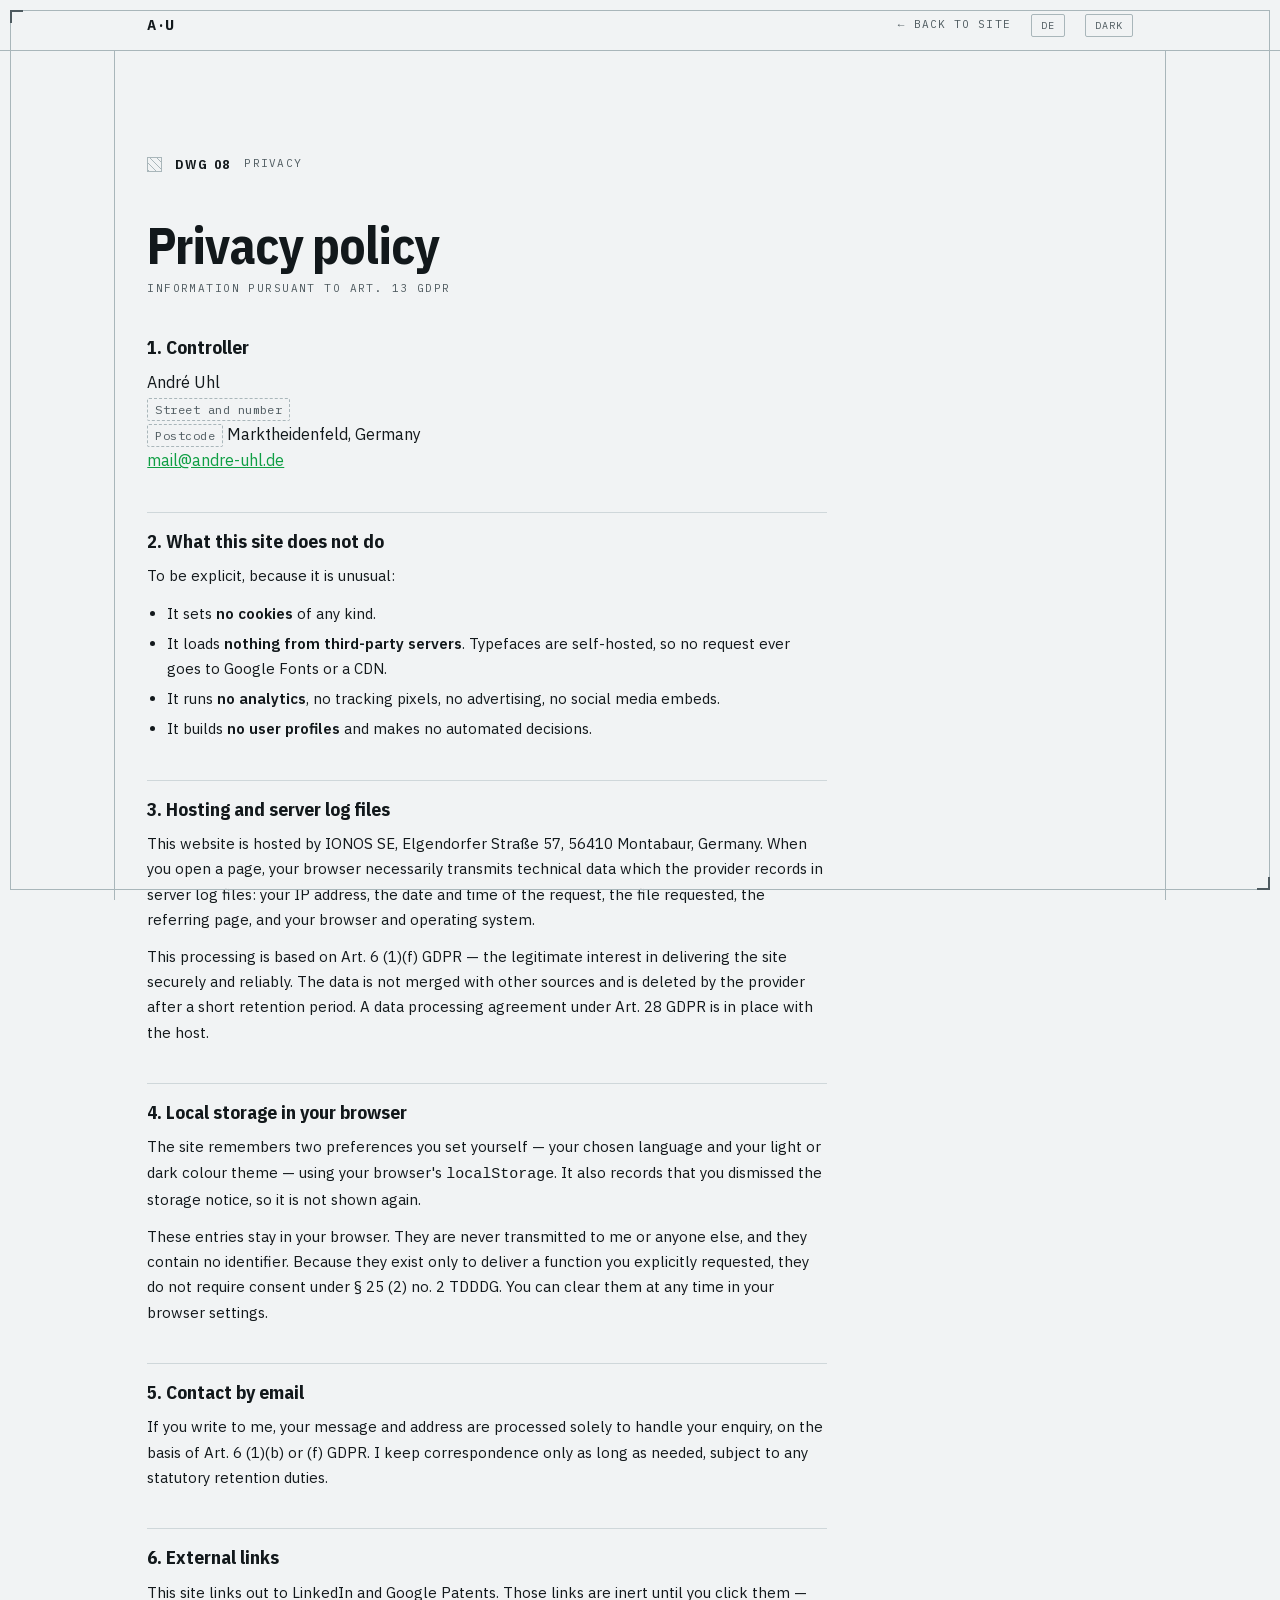
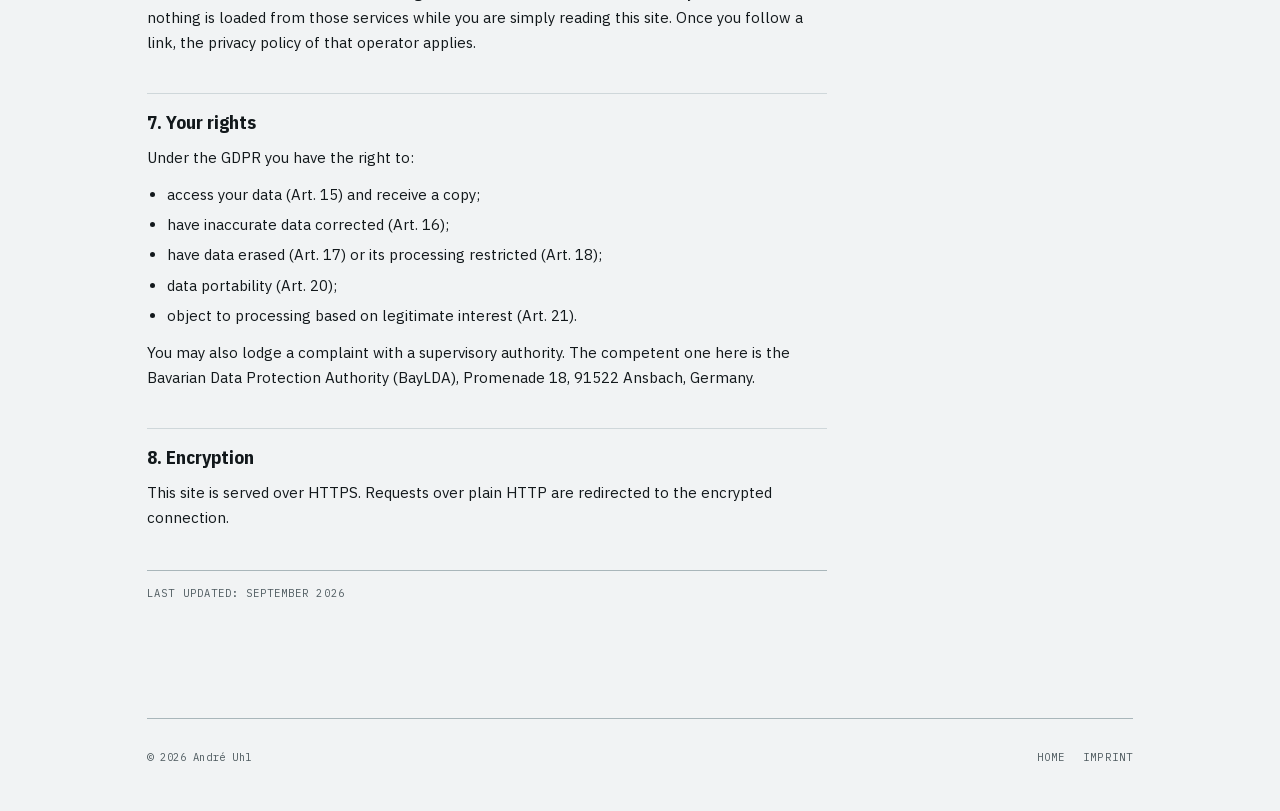
==== datenschutz.html @ a424da14 "Initial site Static personal site for André Uhl: profile, focus areas, career, boards, patents and c" ====
<!DOCTYPE html>
<html lang="en">
<head>
<meta charset="utf-8">
<meta name="viewport" content="width=device-width, initial-scale=1">
<title>Privacy — André Uhl</title>
<meta name="robots" content="index, nofollow">
<meta name="theme-color" content="#F1F3F4" media="(prefers-color-scheme: light)">
<meta name="theme-color" content="#0F1518" media="(prefers-color-scheme: dark)">
<link rel="icon" href="data:image/svg+xml,%3Csvg xmlns='http://www.w3.org/2000/svg' viewBox='0 0 64 64'%3E%3Crect width='64' height='64' fill='%230E9E43'/%3E%3Ctext x='32' y='45' font-family='monospace' font-size='30' font-weight='bold' text-anchor='middle' fill='white'%3EAU%3C/text%3E%3C/svg%3E">
<link rel="stylesheet" href="style.css">
<script>
(function () {
  try {
    var t = localStorage.getItem('au-theme');
    if (t === 'dark' || t === 'light') document.documentElement.setAttribute('data-theme', t);
  } catch (e) {}
})();
</script>
</head>
<body>

<span data-title-en="Privacy — André Uhl" data-title-de="Datenschutz — André Uhl" hidden></span>

<div class="rules" aria-hidden="true"><div class="rules-inner"><span></span></div></div>
<div class="sheet-frame" aria-hidden="true"></div>

<header id="hdr">
  <div class="bar">
    <span class="mark">A·U</span>
    <nav id="nav">
      <a href="index.html">← <span data-lang="en">Back to site</span><span data-lang="de" hidden>Zurück zur Website</span></a>
    </nav>
    <button class="toggle" id="langBtn" type="button" aria-label="Sprache wechseln / Switch language">DE</button>
    <button class="toggle" id="themeBtn" type="button" aria-label="Switch colour theme">Dark</button>
  </div>
</header>

<main class="wrap">
  <section>
    <div class="sheet-no"><em aria-hidden="true"></em><b>DWG 08</b>
      <i><span data-lang="en">Privacy</span><span data-lang="de" hidden>Datenschutz</span></i>
      <u aria-hidden="true"></u>
    </div>

    <!-- ---------------- ENGLISH ---------------- -->
    <div class="prose" data-lang="en">
      <h1>Privacy policy</h1>
      <p class="sub">Information pursuant to Art. 13 GDPR</p>

      <h2>1. Controller</h2>
      <address>
        André Uhl<br>
        <span class="fill">Street and number</span><br>
        <span class="fill">Postcode</span> Marktheidenfeld, Germany<br>
        <a href="mailto:mail@andre-uhl.de">mail@andre-uhl.de</a>
      </address>

      <h2>2. What this site does not do</h2>
      <p>To be explicit, because it is unusual:</p>
      <ul>
        <li>It sets <strong>no cookies</strong> of any kind.</li>
        <li>It loads <strong>nothing from third-party servers</strong>. Typefaces are
          self-hosted, so no request ever goes to Google Fonts or a CDN.</li>
        <li>It runs <strong>no analytics</strong>, no tracking pixels, no advertising,
          no social media embeds.</li>
        <li>It builds <strong>no user profiles</strong> and makes no automated decisions.</li>
      </ul>

      <h2>3. Hosting and server log files</h2>
      <p>
        This website is hosted by IONOS SE, Elgendorfer Straße 57, 56410 Montabaur,
        Germany. When you open a page, your browser necessarily transmits technical
        data which the provider records in server log files: your IP address, the date
        and time of the request, the file requested, the referring page, and your
        browser and operating system.
      </p>
      <p>
        This processing is based on Art. 6 (1)(f) GDPR — the legitimate interest in
        delivering the site securely and reliably. The data is not merged with other
        sources and is deleted by the provider after a short retention period. A data
        processing agreement under Art. 28 GDPR is in place with the host.
      </p>

      <h2>4. Local storage in your browser</h2>
      <p>
        The site remembers two preferences you set yourself — your chosen language and
        your light or dark colour theme — using your browser's <code>localStorage</code>.
        It also records that you dismissed the storage notice, so it is not shown again.
      </p>
      <p>
        These entries stay in your browser. They are never transmitted to me or anyone
        else, and they contain no identifier. Because they exist only to deliver a
        function you explicitly requested, they do not require consent under
        § 25 (2) no. 2 TDDDG. You can clear them at any time in your browser settings.
      </p>

      <h2>5. Contact by email</h2>
      <p>
        If you write to me, your message and address are processed solely to handle
        your enquiry, on the basis of Art. 6 (1)(b) or (f) GDPR. I keep correspondence
        only as long as needed, subject to any statutory retention duties.
      </p>

      <h2>6. External links</h2>
      <p>
        This site links out to LinkedIn and Google Patents. Those links are inert until
        you click them — nothing is loaded from those services while you are simply
        reading this site. Once you follow a link, the privacy policy of that operator
        applies.
      </p>

      <h2>7. Your rights</h2>
      <p>Under the GDPR you have the right to:</p>
      <ul>
        <li>access your data (Art. 15) and receive a copy;</li>
        <li>have inaccurate data corrected (Art. 16);</li>
        <li>have data erased (Art. 17) or its processing restricted (Art. 18);</li>
        <li>data portability (Art. 20);</li>
        <li>object to processing based on legitimate interest (Art. 21).</li>
      </ul>
      <p>
        You may also lodge a complaint with a supervisory authority. The competent one
        here is the Bavarian Data Protection Authority (BayLDA), Promenade 18,
        91522 Ansbach, Germany.
      </p>

      <h2>8. Encryption</h2>
      <p>
        This site is served over HTTPS. Requests over plain HTTP are redirected to the
        encrypted connection.
      </p>

      <p class="updated">Last updated: September 2026</p>
    </div>

    <!-- ---------------- DEUTSCH ---------------- -->
    <div class="prose" data-lang="de" hidden>
      <h1>Datenschutzerklärung</h1>
      <p class="sub">Informationen gemäß Art. 13 DSGVO</p>

      <h2>1. Verantwortlicher</h2>
      <address>
        André Uhl<br>
        <span class="fill">Straße und Hausnummer</span><br>
        <span class="fill">PLZ</span> Marktheidenfeld, Deutschland<br>
        <a href="mailto:mail@andre-uhl.de">mail@andre-uhl.de</a>
      </address>

      <h2>2. Was diese Website nicht tut</h2>
      <p>Ausdrücklich erwähnt, weil es unüblich ist:</p>
      <ul>
        <li>Sie setzt <strong>keinerlei Cookies</strong>.</li>
        <li>Sie lädt <strong>nichts von Servern Dritter</strong>. Die Schriftarten sind
          lokal eingebunden; es geht keine Anfrage an Google Fonts oder ein CDN.</li>
        <li>Sie verwendet <strong>keine Analyse-Tools</strong>, keine Zählpixel, keine
          Werbung und keine Social-Media-Einbindungen.</li>
        <li>Sie erstellt <strong>keine Nutzerprofile</strong> und trifft keine
          automatisierten Entscheidungen.</li>
      </ul>

      <h2>3. Hosting und Server-Logfiles</h2>
      <p>
        Diese Website wird gehostet von der IONOS SE, Elgendorfer Straße 57,
        56410 Montabaur. Beim Aufruf einer Seite überträgt Ihr Browser technisch
        notwendige Daten, die der Anbieter in Server-Logfiles protokolliert:
        IP-Adresse, Datum und Uhrzeit der Anfrage, die abgerufene Datei, die zuvor
        besuchte Seite sowie Browser und Betriebssystem.
      </p>
      <p>
        Rechtsgrundlage ist Art. 6 Abs. 1 lit. f DSGVO — das berechtigte Interesse an
        einem sicheren und zuverlässigen Betrieb der Website. Die Daten werden nicht
        mit anderen Quellen zusammengeführt und vom Anbieter nach kurzer Zeit gelöscht.
        Mit dem Hoster besteht ein Auftragsverarbeitungsvertrag nach Art. 28 DSGVO.
      </p>

      <h2>4. Lokale Speicherung in Ihrem Browser</h2>
      <p>
        Die Website merkt sich zwei von Ihnen selbst getroffene Einstellungen — die
        gewählte Sprache und das helle oder dunkle Farbschema — über den
        <code>localStorage</code> Ihres Browsers. Zusätzlich wird gespeichert, dass Sie
        den Hinweis zur Speicherung geschlossen haben, damit er nicht erneut erscheint.
      </p>
      <p>
        Diese Einträge verbleiben in Ihrem Browser. Sie werden weder an mich noch an
        Dritte übertragen und enthalten keine Kennung. Da sie ausschließlich der
        Bereitstellung einer von Ihnen ausdrücklich gewünschten Funktion dienen, ist
        hierfür keine Einwilligung nach § 25 Abs. 2 Nr. 2 TDDDG erforderlich. Sie
        können sie jederzeit in Ihren Browsereinstellungen löschen.
      </p>

      <h2>5. Kontaktaufnahme per E-Mail</h2>
      <p>
        Wenn Sie mir schreiben, werden Ihre Nachricht und Ihre Adresse ausschließlich
        zur Bearbeitung Ihrer Anfrage verarbeitet, auf Grundlage von Art. 6 Abs. 1
        lit. b bzw. f DSGVO. Die Korrespondenz wird nur so lange aufbewahrt, wie es
        erforderlich ist, vorbehaltlich gesetzlicher Aufbewahrungspflichten.
      </p>

      <h2>6. Externe Links</h2>
      <p>
        Diese Website verlinkt auf LinkedIn und Google Patents. Diese Links sind
        inaktiv, bis Sie sie anklicken — beim bloßen Lesen dieser Seite wird nichts von
        diesen Diensten geladen. Sobald Sie einem Link folgen, gilt die
        Datenschutzerklärung des jeweiligen Anbieters.
      </p>

      <h2>7. Ihre Rechte</h2>
      <p>Nach der DSGVO haben Sie das Recht auf:</p>
      <ul>
        <li>Auskunft über Ihre Daten (Art. 15) und eine Kopie davon;</li>
        <li>Berichtigung unrichtiger Daten (Art. 16);</li>
        <li>Löschung (Art. 17) oder Einschränkung der Verarbeitung (Art. 18);</li>
        <li>Datenübertragbarkeit (Art. 20);</li>
        <li>Widerspruch gegen eine auf berechtigtem Interesse beruhende Verarbeitung
          (Art. 21).</li>
      </ul>
      <p>
        Ihnen steht zudem ein Beschwerderecht bei einer Aufsichtsbehörde zu. Zuständig
        ist hier das Bayerische Landesamt für Datenschutzaufsicht (BayLDA),
        Promenade 18, 91522 Ansbach.
      </p>

      <h2>8. Verschlüsselung</h2>
      <p>
        Diese Website wird über HTTPS ausgeliefert. Aufrufe über unverschlüsseltes
        HTTP werden auf die verschlüsselte Verbindung umgeleitet.
      </p>

      <p class="updated">Stand: September 2026</p>
    </div>
  </section>

  <footer>
    <p>© <span id="yr">2026</span> André Uhl</p>
    <nav class="foot-links">
      <a href="index.html"><span data-lang="en">Home</span><span data-lang="de" hidden>Startseite</span></a>
      <a href="impressum.html"><span data-lang="en">Imprint</span><span data-lang="de" hidden>Impressum</span></a>
    </nav>
  </footer>
</main>

<script>document.getElementById('yr').textContent = new Date().getFullYear();</script>
<script src="legal.js"></script>

</body>
</html>
---- style.css ----
/* ============================================================
   andre-uhl.de — "Engineered Grid"

   Fonts: IBM Plex (SIL Open Font License 1.1), self-hosted.
   No third-party requests are made by this page.
   ============================================================ */

@font-face {
  font-family: 'IBM Plex Mono';
  font-style: normal;
  font-weight: 400;
  font-display: swap;
  src: url('fonts/ibm-plex-mono-400.woff2') format('woff2');
  unicode-range: U+0000-00FF, U+0131, U+0152-0153, U+02BB-02BC, U+02C6, U+02DA, U+02DC, U+0304, U+0308, U+0329, U+2000-206F, U+20AC, U+2122, U+2191, U+2193, U+2212, U+2215, U+FEFF, U+FFFD;
}
@font-face {
  font-family: 'IBM Plex Mono';
  font-style: normal;
  font-weight: 500;
  font-display: swap;
  src: url('fonts/ibm-plex-mono-500.woff2') format('woff2');
  unicode-range: U+0000-00FF, U+0131, U+0152-0153, U+02BB-02BC, U+02C6, U+02DA, U+02DC, U+0304, U+0308, U+0329, U+2000-206F, U+20AC, U+2122, U+2191, U+2193, U+2212, U+2215, U+FEFF, U+FFFD;
}
@font-face {
  font-family: 'IBM Plex Mono';
  font-style: normal;
  font-weight: 600;
  font-display: swap;
  src: url('fonts/ibm-plex-mono-600.woff2') format('woff2');
  unicode-range: U+0000-00FF, U+0131, U+0152-0153, U+02BB-02BC, U+02C6, U+02DA, U+02DC, U+0304, U+0308, U+0329, U+2000-206F, U+20AC, U+2122, U+2191, U+2193, U+2212, U+2215, U+FEFF, U+FFFD;
}
@font-face {
  font-family: 'IBM Plex Sans';
  font-style: normal;
  font-weight: 400;
  font-display: swap;
  src: url('fonts/ibm-plex-sans-400.woff2') format('woff2');
  unicode-range: U+0000-00FF, U+0131, U+0152-0153, U+02BB-02BC, U+02C6, U+02DA, U+02DC, U+0304, U+0308, U+0329, U+2000-206F, U+20AC, U+2122, U+2191, U+2193, U+2212, U+2215, U+FEFF, U+FFFD;
}
@font-face {
  font-family: 'IBM Plex Sans';
  font-style: normal;
  font-weight: 500;
  font-display: swap;
  src: url('fonts/ibm-plex-sans-500.woff2') format('woff2');
  unicode-range: U+0000-00FF, U+0131, U+0152-0153, U+02BB-02BC, U+02C6, U+02DA, U+02DC, U+0304, U+0308, U+0329, U+2000-206F, U+20AC, U+2122, U+2191, U+2193, U+2212, U+2215, U+FEFF, U+FFFD;
}
@font-face {
  font-family: 'IBM Plex Sans';
  font-style: normal;
  font-weight: 600;
  font-display: swap;
  src: url('fonts/ibm-plex-sans-600.woff2') format('woff2');
  unicode-range: U+0000-00FF, U+0131, U+0152-0153, U+02BB-02BC, U+02C6, U+02DA, U+02DC, U+0304, U+0308, U+0329, U+2000-206F, U+20AC, U+2122, U+2191, U+2193, U+2212, U+2215, U+FEFF, U+FFFD;
}
@font-face {
  font-family: 'IBM Plex Sans Condensed';
  font-style: normal;
  font-weight: 600;
  font-display: swap;
  src: url('fonts/ibm-plex-sans-condensed-600.woff2') format('woff2');
  unicode-range: U+0000-00FF, U+0131, U+0152-0153, U+02BB-02BC, U+02C6, U+02DA, U+02DC, U+0304, U+0308, U+0329, U+2000-206F, U+20AC, U+2122, U+2191, U+2193, U+2212, U+2215, U+FEFF, U+FFFD;
}
@font-face {
  font-family: 'IBM Plex Sans Condensed';
  font-style: normal;
  font-weight: 700;
  font-display: swap;
  src: url('fonts/ibm-plex-sans-condensed-700.woff2') format('woff2');
  unicode-range: U+0000-00FF, U+0131, U+0152-0153, U+02BB-02BC, U+02C6, U+02DA, U+02DC, U+0304, U+0308, U+0329, U+2000-206F, U+20AC, U+2122, U+2191, U+2193, U+2212, U+2215, U+FEFF, U+FFFD;
}


*, *::before, *::after { box-sizing: border-box; }

:root {
  --paper:        #F1F3F4;
  --ink:          #12181B;
  --ink-soft:     #4E5A5F;
  --line:         #CFD7DA;
  --line-strong:  #A9B6BA;
  --accent:       #0E9E43;
  --accent-mark:  #3DCD58;
  --accent-wash:  rgba(14,158,67,.07);

  --sans: "IBM Plex Sans", ui-sans-serif, system-ui, -apple-system, "Segoe UI", Roboto, sans-serif;
  --cond: "IBM Plex Sans Condensed", "Arial Narrow", var(--sans);
  --mono: "IBM Plex Mono", ui-monospace, "SF Mono", Menlo, Consolas, monospace;

  --max:   1180px;
  --edge:  clamp(22px, 5vw, 76px);
  --inset: clamp(18px, 2.6vw, 38px);
  --pad:   calc(var(--edge) + var(--inset));
  --gap:   clamp(28px, 5vw, 60px);

  --hatch: repeating-linear-gradient(45deg, var(--line-strong) 0 1px, transparent 1px 5px);
}

@media (prefers-color-scheme: dark) {
  :root:not([data-theme="light"]) {
    --paper:       #0F1518;
    --ink:         #E7ECEE;
    --ink-soft:    #8B989E;
    --line:        #202A30;
    --line-strong: #35444B;
    --accent:      #4ED677;
    --accent-mark: #3DCD58;
    --accent-wash: rgba(78,214,119,.08);
  }
}
:root[data-theme="dark"] {
  --paper:       #0F1518;
  --ink:         #E7ECEE;
  --ink-soft:    #8B989E;
  --line:        #202A30;
  --line-strong: #35444B;
  --accent:      #4ED677;
  --accent-mark: #3DCD58;
  --accent-wash: rgba(78,214,119,.08);
}

html { -webkit-text-size-adjust: 100%; }

body {
  margin: 0; background: var(--paper); color: var(--ink);
  font-family: var(--sans); font-size: 16px; line-height: 1.62;
  -webkit-font-smoothing: antialiased;
}

/* ---------- sheet furniture ---------------------------------- */

.rules { position: fixed; inset: 0; z-index: 0; pointer-events: none; }
.rules-inner { height: 100%; max-width: var(--max); margin: 0 auto; padding: 0 var(--edge); display: grid; }
.rules-inner span {
  border-left: 1px solid var(--line-strong); border-right: 1px solid var(--line-strong);
  transform-origin: top center;
}

.sheet-frame { position: fixed; inset: 10px; z-index: 60; pointer-events: none; border: 1px solid var(--line-strong); }
.sheet-frame::before, .sheet-frame::after {
  content: ""; position: absolute; width: 13px; height: 13px; border: 0 solid var(--ink-soft);
}
.sheet-frame::before { top: -1px; left: -1px; border-top-width: 2px; border-left-width: 2px; }
.sheet-frame::after  { bottom: -1px; right: -1px; border-bottom-width: 2px; border-right-width: 2px; }

.xhair { position: fixed; inset: 0; z-index: 58; pointer-events: none; opacity: 0; transition: opacity .35s ease; }
.xhair.on { opacity: 1; }
.xh-v { position: absolute; top: 0; bottom: 0; left: 0; width: 1px; background: var(--line-strong); will-change: transform; }
.xh-h { position: absolute; left: 0; right: 0; top: 0; height: 1px; background: var(--line-strong); will-change: transform; }
.xh-r {
  position: absolute; left: 0; top: 0; will-change: transform;
  font-family: var(--mono); font-size: 9.5px; letter-spacing: .09em;
  color: var(--ink-soft); background: var(--paper);
  border: 1px solid var(--line); padding: 2px 6px; white-space: nowrap;
  font-variant-numeric: tabular-nums;
}

.gauge { position: fixed; right: 26px; top: 96px; bottom: 96px; z-index: 55; width: 34px; pointer-events: none; display: none; }
.gauge-track { position: absolute; right: 6px; top: 0; bottom: 0; width: 1px; background: var(--line-strong); }
.gauge-tick  { position: absolute; right: 2px; top: 0; width: 9px; height: 14px; border-right: 2px solid var(--accent); border-top: 1px solid var(--accent); border-bottom: 1px solid var(--accent); }
.gauge-pct {
  position: absolute; right: 18px; top: 0; margin-top: -3px;
  font-family: var(--mono); font-size: 10px; letter-spacing: .06em; color: var(--ink-soft);
  font-variant-numeric: tabular-nums; writing-mode: vertical-rl; text-orientation: sideways;
}
@media (min-width: 1360px) { .gauge { display: block; } }

.wrap { position: relative; z-index: 1; max-width: var(--max); margin: 0 auto; padding: 0 var(--pad); }

/* ---------- typographic primitives --------------------------- */

.tnum { font-variant-numeric: tabular-nums; }
a { color: inherit; }

.link {
  font-family: var(--mono); font-size: 12px; font-weight: 500;
  letter-spacing: .08em; text-transform: uppercase; text-decoration: none; color: var(--ink);
  border-bottom: 1px solid var(--line-strong); padding-bottom: 3px;
  transition: color .18s ease, border-color .18s ease;
}
.link:hover, .link:focus-visible { color: var(--accent); border-color: var(--accent); }

:focus-visible { outline: 2px solid var(--accent); outline-offset: 3px; }

.skip {
  position: absolute; left: -9999px; top: 0; z-index: 80;
  background: var(--paper); border: 1px solid var(--accent); padding: 9px 14px;
  font-family: var(--mono); font-size: 11px; text-transform: uppercase; letter-spacing: .1em; text-decoration: none;
}
.skip:focus { left: 14px; top: 14px; }

/* ---------- header ------------------------------------------- */

header { position: sticky; top: 0; z-index: 50; background: var(--paper); border-bottom: 1px solid var(--line-strong); }
.bar { max-width: var(--max); margin: 0 auto; padding: 13px var(--pad); display: flex; align-items: center; gap: 20px; transition: padding .25s ease; }
header.condensed .bar { padding-top: 7px; padding-bottom: 7px; }
.mark { font-family: var(--cond); font-weight: 700; font-size: 15px; letter-spacing: .16em; margin-right: auto; }

nav { display: flex; gap: 18px; }
nav a {
  position: relative; font-family: var(--mono); font-size: 11px; letter-spacing: .1em;
  text-transform: uppercase; text-decoration: none; color: var(--ink-soft); transition: color .2s ease;
}
nav a::after {
  content: ""; position: absolute; left: 0; right: 0; bottom: -5px; height: 1px;
  background: var(--accent); transform: scaleX(0); transform-origin: left; transition: transform .25s ease;
}
nav a:hover, nav a:focus-visible { color: var(--accent); }
nav a.on { color: var(--ink); }
nav a.on::after { transform: scaleX(1); }

.toggle {
  font-family: var(--mono); font-size: 10px; letter-spacing: .1em; text-transform: uppercase;
  color: var(--ink-soft); background: transparent; border: 1px solid var(--line-strong);
  padding: 4px 9px; cursor: pointer; border-radius: 2px;
  transition: color .18s ease, border-color .18s ease;
}
.toggle:hover { color: var(--accent); border-color: var(--accent); }

@media (max-width: 900px) { nav { display: none; } }

/* ---------- section scaffolding ------------------------------ */

section { scroll-margin-top: 64px; padding: clamp(56px, 8vw, 108px) 0; }
section + section { border-top: 1px solid var(--line-strong); }

.sheet-no { display: flex; align-items: center; gap: 13px; margin-bottom: clamp(26px, 4vw, 44px); }
.sheet-no em { width: 15px; height: 15px; border: 1px solid var(--line-strong); background-image: var(--hatch); flex: none; }
.sheet-no b { font-family: var(--cond); font-weight: 700; font-size: 13px; letter-spacing: .14em; }
.sheet-no i { font-family: var(--mono); font-style: normal; font-size: 11px; letter-spacing: .12em; text-transform: uppercase; color: var(--ink-soft); }
.sheet-no u {
  flex: 1; height: 6px; text-decoration: none;
  border-top: 1px solid var(--line-strong);
  background: linear-gradient(90deg, var(--line-strong) 1px, transparent 1px) 0 0 / 24px 5px repeat-x;
  transform-origin: left center;
}

.lede { max-width: 62ch; color: var(--ink-soft); font-size: 15px; margin: 0; }
.lede + .lede { margin-top: 14px; }

/* ---------- hero --------------------------------------------- */

.hero { padding-top: clamp(44px, 6vw, 78px); }

h1 { margin: 0; font-size: clamp(3.2rem, 13vw, 8rem); line-height: .9; }
h1 .n { position: relative; display: inline-block; font-family: var(--cond); font-weight: 700; letter-spacing: -.025em; }
h1 .ext { position: absolute; inset: 0; pointer-events: none; opacity: 0; transition: opacity .3s ease; }
h1 .n:hover .ext { opacity: 1; }
h1 .ext i { position: absolute; top: -14px; bottom: -22px; width: 1px; background: var(--accent); }
h1 .ext i:first-child { left: 0; }
h1 .ext i:last-of-type { right: 0; }
h1 .ext b {
  position: absolute; left: 50%; bottom: -40px; transform: translateX(-50%);
  font-family: var(--mono); font-size: 10px; font-weight: 500; letter-spacing: .1em;
  color: var(--accent); background: var(--paper); padding: 0 7px; white-space: nowrap; font-variant-numeric: tabular-nums;
}

.dim { margin: 26px 0 30px; }
.dim-line { position: relative; height: 1px; background: var(--line-strong); transform-origin: left center; }
.dim-line::before, .dim-line::after { content: ""; position: absolute; top: -5px; width: 1px; height: 11px; background: var(--line-strong); }
.dim-line::before { left: 0; }
.dim-line::after  { right: 0; }
.dim-label {
  display: block; margin-top: 9px;
  font-family: var(--mono); font-size: 10.5px; letter-spacing: .16em;
  text-transform: uppercase; color: var(--ink-soft);
}

.pitch { max-width: 54ch; font-size: 17.5px; margin: 0 0 32px; }
.hero-actions { display: flex; flex-wrap: wrap; gap: 22px; }

.idstrip {
  position: relative; margin: clamp(40px, 6vw, 60px) 0 0;
  display: grid; grid-template-columns: repeat(4, 1fr); border: 1px solid var(--line-strong);
}
.idstrip > div { padding: 13px 15px; border-left: 1px solid var(--line); display: grid; gap: 5px; }
.idstrip > div:first-child { border-left: 0; }
.idstrip dt { font-family: var(--mono); font-size: 10px; letter-spacing: .12em; text-transform: uppercase; color: var(--ink-soft); }
.idstrip dd { margin: 0; font-family: var(--cond); font-weight: 600; font-size: 15.5px; line-height: 1.25; }
@media (max-width: 900px) {
  .idstrip { grid-template-columns: repeat(2, 1fr); }
  .idstrip > div:nth-child(3) { border-left: 0; }
  .idstrip > div:nth-child(n+3) { border-top: 1px solid var(--line); }
}
@media (max-width: 480px) {
  .idstrip { grid-template-columns: 1fr; }
  .idstrip > div { border-left: 0; }
  .idstrip > div + div { border-top: 1px solid var(--line); }
}

/* corner registration ticks */
.reg { position: relative; }
.reg::before, .reg::after { content: ""; position: absolute; width: 9px; height: 9px; border: 0 solid var(--ink-soft); }
.reg::before { top: -1px; left: -1px; border-top-width: 2px; border-left-width: 2px; }
.reg::after  { bottom: -1px; right: -1px; border-bottom-width: 2px; border-right-width: 2px; }

/* ---------- metrics ------------------------------------------ */

.metrics { margin-top: 22px; display: grid; grid-template-columns: repeat(4, minmax(0, 1fr)); border: 1px solid var(--line-strong); }
.metrics > div { padding: 17px 15px; border-left: 1px solid var(--line); display: grid; gap: 7px; align-content: start; }
.metrics > div:first-child { border-left: 0; }
.metrics b {
  font-family: var(--cond); font-weight: 700; font-size: clamp(1.25rem, 2.35vw, 1.7rem);
  line-height: 1.05; letter-spacing: -.015em; font-variant-numeric: tabular-nums;
  text-wrap: balance;
}
.metrics span { font-family: var(--mono); font-size: 10px; letter-spacing: .11em; text-transform: uppercase; color: var(--ink-soft); line-height: 1.5; }
@media (max-width: 900px) {
  .metrics { grid-template-columns: repeat(2, 1fr); }
  .metrics > div:nth-child(3) { border-left: 0; }
  .metrics > div:nth-child(n+3) { border-top: 1px solid var(--line); }
}
@media (max-width: 460px) {
  .metrics { grid-template-columns: 1fr; }
  .metrics > div { border-left: 0; }
  .metrics > div + div { border-top: 1px solid var(--line); }
}

/* ---------- parts list --------------------------------------- */

.plist { margin-top: 30px; border-top: 1px solid var(--line-strong); }

.prow {
  position: relative; display: grid; gap: 5px 22px;
  grid-template-columns: 74px minmax(0, 1fr);
  padding: 21px 34px 21px 0; border-bottom: 1px solid var(--line);
  transition: background .2s ease, padding-left .2s ease;
}
@media (min-width: 900px) {
  .prow { grid-template-columns: 74px minmax(0, 1fr) minmax(0, 1.35fr) 128px; align-items: baseline; }
  .p-spec { grid-column: 3; }
}
.prow::before {
  content: ""; position: absolute; left: 0; top: 0; bottom: -1px; width: 3px;
  background-image: var(--hatch); background-color: var(--accent-wash);
  transform: scaleY(0); transform-origin: top; transition: transform .24s ease;
}
.prow:hover, .prow:focus-within { background: var(--accent-wash); padding-left: 15px; }
.prow:hover::before, .prow:focus-within::before { transform: scaleY(1); }

.p-item { font-family: var(--mono); font-size: 11.5px; letter-spacing: .06em; color: var(--ink-soft); font-variant-numeric: tabular-nums; }
.p-name { font-family: var(--cond); font-weight: 700; font-size: 23px; line-height: 1.15; }
.p-desc { color: var(--ink-soft); font-size: 14.5px; }
.p-spec { font-family: var(--mono); font-size: 10px; letter-spacing: .1em; text-transform: uppercase; color: var(--ink-soft); opacity: .85; }
.p-stat { font-family: var(--mono); font-size: 10.5px; letter-spacing: .1em; text-transform: uppercase; color: var(--accent); }

@media (max-width: 899px) {
  .p-name, .p-desc, .p-spec, .p-stat { grid-column: 2; }
  .p-item { grid-row: span 4; }
}

/* ---------- capability list ---------------------------------- */

.caps { margin: clamp(38px, 5vw, 58px) 0 0; border-top: 1px solid var(--line-strong); }
.cap { display: grid; gap: 2px 20px; grid-template-columns: 210px minmax(0, 1fr); padding: 13px 0; border-bottom: 1px solid var(--line); }
.cap dt { font-family: var(--mono); font-size: 11px; letter-spacing: .1em; text-transform: uppercase; color: var(--accent); }
.cap dd { margin: 0; font-size: 14.5px; color: var(--ink-soft); }
@media (max-width: 680px) { .cap { grid-template-columns: 1fr; } }

/* ---------- timeline ----------------------------------------- */

.tl { margin-top: 30px; }
.trow {
  position: relative; display: grid; gap: 5px 26px;
  grid-template-columns: 132px minmax(0, 1fr);
  padding: 20px 0 20px 26px; border-left: 1px solid var(--line-strong);
}
.trow::before {
  content: ""; position: absolute; left: -4px; top: 28px;
  width: 7px; height: 7px; background: var(--paper); border: 1px solid var(--line-strong);
}
.trow.now::before { background: var(--accent-mark); border-color: var(--accent-mark); }
.trow.edu { border-left-style: dashed; }
.t-year { font-family: var(--mono); font-size: 11.5px; letter-spacing: .05em; color: var(--ink-soft); font-variant-numeric: tabular-nums; padding-top: 4px; }
.t-role { font-family: var(--cond); font-weight: 700; font-size: 20px; line-height: 1.25; display: block; }
.t-org  { font-size: 14px; color: var(--ink-soft); display: block; margin-top: 2px; }
.t-note { font-size: 14.5px; margin-top: 7px; display: block; max-width: 62ch; }
@media (max-width: 680px) { .trow { grid-template-columns: 1fr; } }

/* ---------- patents ------------------------------------------ */

.pats { margin-top: 30px; display: grid; gap: 22px; grid-template-columns: repeat(2, minmax(0, 1fr)); }
@media (max-width: 880px) { .pats { grid-template-columns: 1fr; } }

.pat { border: 1px solid var(--line-strong); padding: 22px 22px 20px; display: grid; gap: 13px; align-content: start; text-decoration: none; transition: background .2s ease; }
.pat:hover, .pat:focus-visible { background: var(--accent-wash); }
.pat-no { font-family: var(--cond); font-weight: 700; font-size: clamp(1.55rem, 3.4vw, 2.2rem); line-height: 1; letter-spacing: -.01em; }
.pat-title { font-size: 15.5px; line-height: 1.4; font-weight: 500; }
.pat-sum { margin: 0; font-size: 14px; color: var(--ink-soft); }
.pat-meta { margin: 0; display: grid; grid-template-columns: 88px minmax(0, 1fr); font-family: var(--mono); font-size: 10.5px; letter-spacing: .05em; border-top: 1px solid var(--line); }
.pat-meta dt { padding: 7px 10px 7px 0; color: var(--ink-soft); text-transform: uppercase; border-bottom: 1px solid var(--line); }
.pat-meta dd { margin: 0; padding: 7px 0; border-bottom: 1px solid var(--line); overflow-wrap: anywhere; font-variant-numeric: tabular-nums; }
.pat-go { font-family: var(--mono); font-size: 10.5px; letter-spacing: .1em; text-transform: uppercase; color: var(--accent); }

/* ---------- contact + title block ---------------------------- */

.contact-grid { display: grid; gap: var(--gap); grid-template-columns: minmax(0, 1fr) minmax(280px, 372px); align-items: start; }
@media (max-width: 880px) { .contact-grid { grid-template-columns: 1fr; } }

.tblock { border: 1px solid var(--line-strong); }
.tblock dl { margin: 0; display: grid; grid-template-columns: 92px minmax(0, 1fr); font-family: var(--mono); font-size: 11px; letter-spacing: .05em; }
.tblock dt, .tblock dd { margin: 0; padding: 9px 12px; border-top: 1px solid var(--line); overflow-wrap: anywhere; }
.tblock dt { color: var(--ink-soft); text-transform: uppercase; border-right: 1px solid var(--line); }
.tblock dt:first-of-type, .tblock dt:first-of-type + dd { border-top: 0; }

.contact-links { display: grid; gap: 15px; margin-top: 28px; justify-items: start; }

footer { border-top: 1px solid var(--line-strong); padding: 30px 0 46px; display: flex; flex-wrap: wrap; gap: 14px 34px; align-items: center; }
footer p { margin: 0; font-family: var(--mono); font-size: 10.5px; letter-spacing: .05em; color: var(--ink-soft); }

.foot-links { display: flex; flex-wrap: wrap; gap: 18px; margin-left: auto; }
.foot-links a, .foot-links button {
  font-family: var(--mono); font-size: 10.5px; letter-spacing: .1em; text-transform: uppercase;
  color: var(--ink-soft); text-decoration: none; background: none; border: 0; padding: 0;
  cursor: pointer; transition: color .18s ease;
}
.foot-links a:hover, .foot-links button:hover,
.foot-links a:focus-visible, .foot-links button:focus-visible { color: var(--accent); }

/* ---------- consent notice ----------------------------------- */

.consent {
  position: fixed; left: 20px; right: 20px; bottom: 20px; z-index: 70;
  max-width: 560px; margin: 0 auto;
  background: var(--paper); border: 1px solid var(--ink-soft);
  padding: 20px 22px; display: grid; gap: 13px;
  box-shadow: 0 6px 34px rgba(0,0,0,.13);
}
.consent[hidden] { display: none; }
.consent h2 {
  margin: 0; font-family: var(--mono); font-size: 10.5px; font-weight: 600;
  letter-spacing: .14em; text-transform: uppercase; color: var(--ink-soft);
}
.consent p { margin: 0; font-size: 14px; line-height: 1.55; }
.consent-actions { display: flex; flex-wrap: wrap; gap: 10px; align-items: center; }
.btn {
  font-family: var(--mono); font-size: 11px; font-weight: 500; letter-spacing: .1em;
  text-transform: uppercase; padding: 9px 16px; cursor: pointer;
  border: 1px solid var(--ink); background: var(--ink); color: var(--paper);
  transition: opacity .18s ease;
}
.btn:hover { opacity: .82; }
.btn-ghost { background: transparent; color: var(--ink); border-color: var(--line-strong); }
.btn-ghost:hover { border-color: var(--accent); color: var(--accent); opacity: 1; }
.consent a { color: var(--accent); }

@media (prefers-reduced-motion: no-preference) {
  @keyframes consentIn { from { opacity: 0; transform: translateY(16px); } }
  .consent { animation: consentIn .45s cubic-bezier(.2,.75,.25,1); }
}

/* ---------- motion (opt-in only) ----------------------------- */

@media (prefers-reduced-motion: no-preference) {
  html { scroll-behavior: smooth; }

  @keyframes rise { from { opacity: 0; transform: translateY(14px); } }
  @keyframes grow { from { transform: scaleX(0); } }
  @keyframes drop { from { transform: scaleY(0); } }
  @keyframes fade { from { opacity: 0; } }

  .rules-inner span { animation: drop 1s cubic-bezier(.3,.8,.3,1) backwards .04s; }

  h1 .n         { animation: rise .66s cubic-bezier(.2,.75,.25,1) backwards .16s; }
  .dim-line     { animation: grow .8s cubic-bezier(.3,.8,.3,1) backwards .36s; }
  .dim-label    { animation: fade .5s ease backwards .86s; }
  .pitch        { animation: rise .62s cubic-bezier(.2,.75,.25,1) backwards .42s; }
  .hero-actions { animation: rise .62s cubic-bezier(.2,.75,.25,1) backwards .52s; }
  .idstrip      { animation: rise .62s cubic-bezier(.2,.75,.25,1) backwards .60s; }
  .metrics      { animation: rise .62s cubic-bezier(.2,.75,.25,1) backwards .68s; }

  .sheet-no u { transform: scaleX(0); transition: transform .85s cubic-bezier(.3,.8,.3,1); }
  .sheet-no.seen u { transform: scaleX(1); }
}

/* ---------- legal / prose pages ------------------------------ */

.prose { max-width: 68ch; }
.prose h1 {
  font-family: var(--cond); font-weight: 700; font-size: clamp(2.1rem, 6vw, 3.2rem);
  line-height: 1.02; letter-spacing: -.02em; margin: 0 0 8px;
}
.prose .sub {
  font-family: var(--mono); font-size: 11px; letter-spacing: .13em;
  text-transform: uppercase; color: var(--ink-soft); margin: 0 0 34px;
}
.prose h2 {
  font-family: var(--cond); font-weight: 700; font-size: 19px; line-height: 1.3;
  margin: 38px 0 10px; padding-top: 16px; border-top: 1px solid var(--line);
}
.prose h2:first-of-type { border-top: 0; padding-top: 0; }
.prose h3 {
  font-family: var(--mono); font-size: 11px; font-weight: 600; letter-spacing: .12em;
  text-transform: uppercase; color: var(--ink-soft); margin: 22px 0 6px;
}
.prose p, .prose li { font-size: 15px; line-height: 1.68; margin: 0 0 12px; }
.prose ul { margin: 0 0 12px; padding-left: 20px; }
.prose li { margin-bottom: 5px; }
.prose a { color: var(--accent); }
.prose address { font-style: normal; margin: 0 0 12px; }
.prose .fill {
  font-family: var(--mono); font-size: 12px; letter-spacing: .04em; color: var(--ink-soft);
  border: 1px dashed var(--line-strong); border-radius: 2px; padding: 1px 7px;
  display: inline-block;
}
.prose .updated {
  margin-top: 40px; padding-top: 14px; border-top: 1px solid var(--line-strong);
  font-family: var(--mono); font-size: 10.5px; letter-spacing: .1em;
  text-transform: uppercase; color: var(--ink-soft);
}
[data-lang][hidden] { display: none !important; }
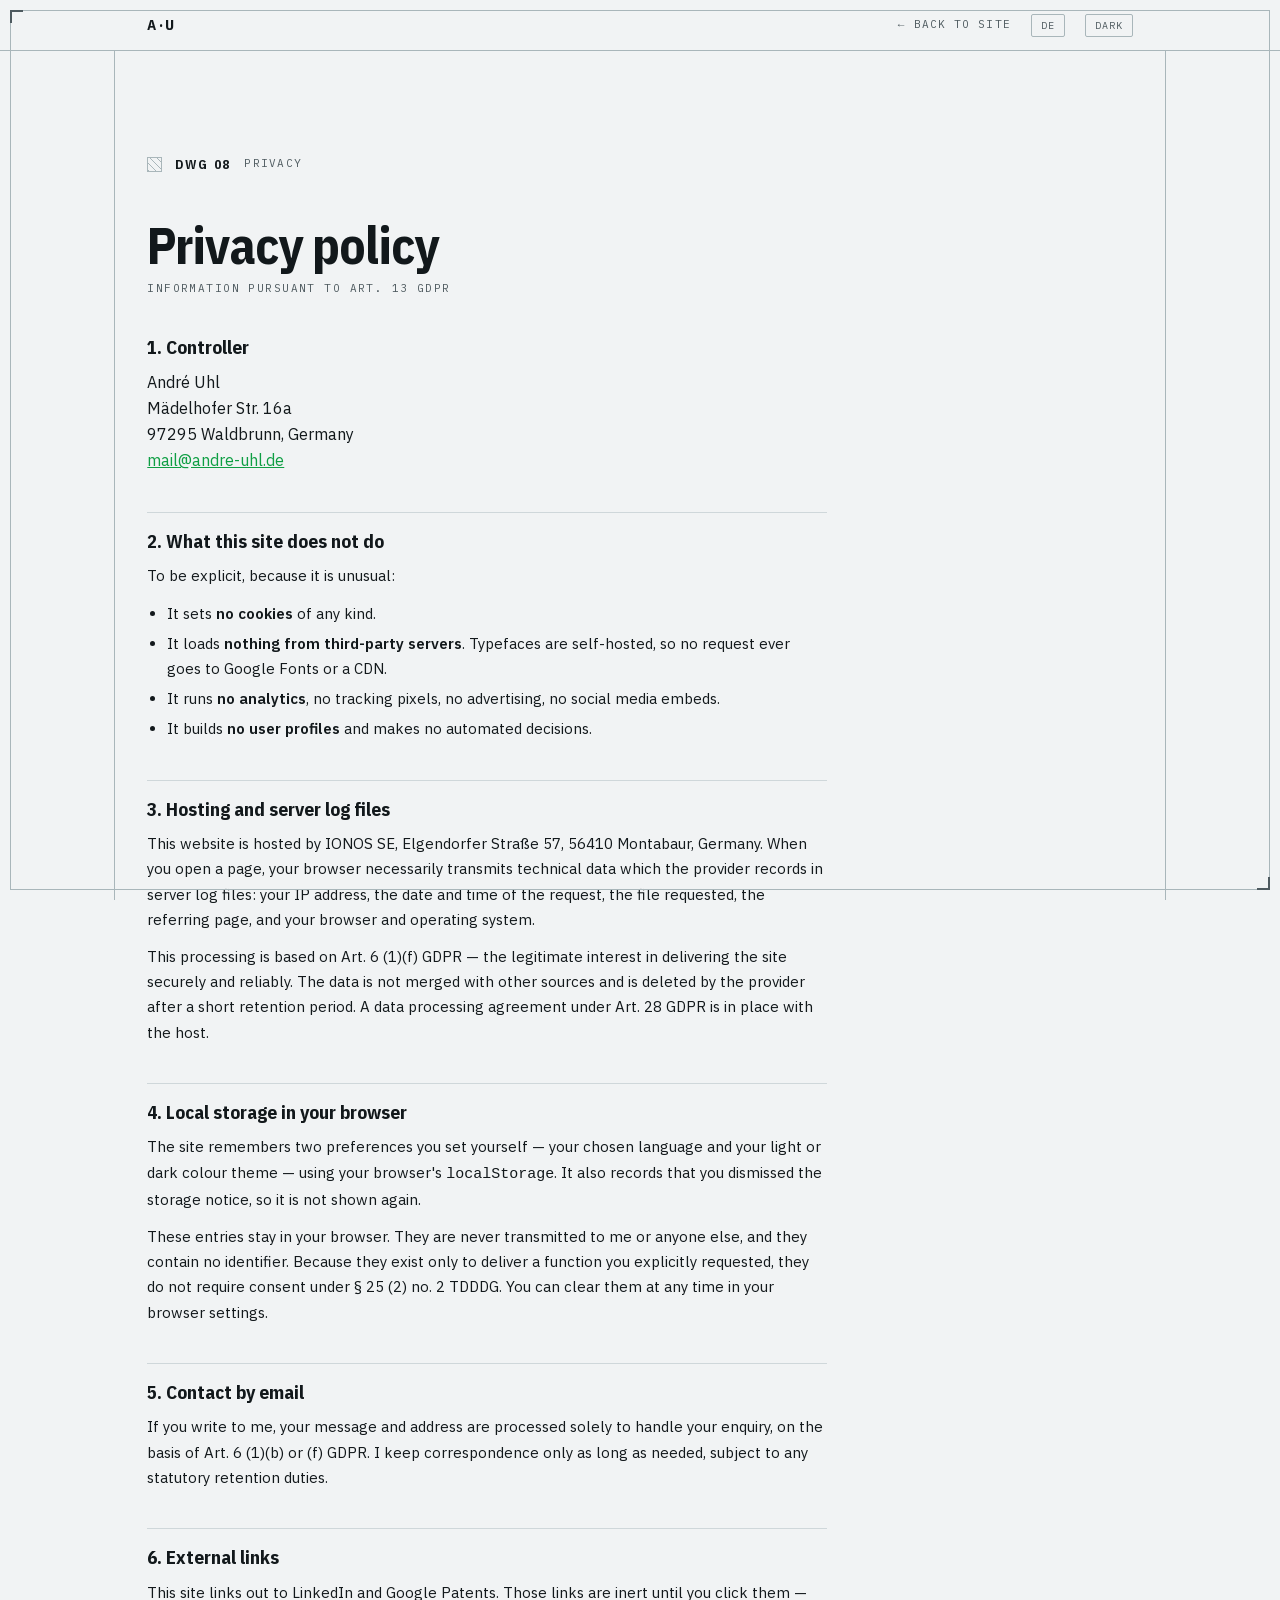
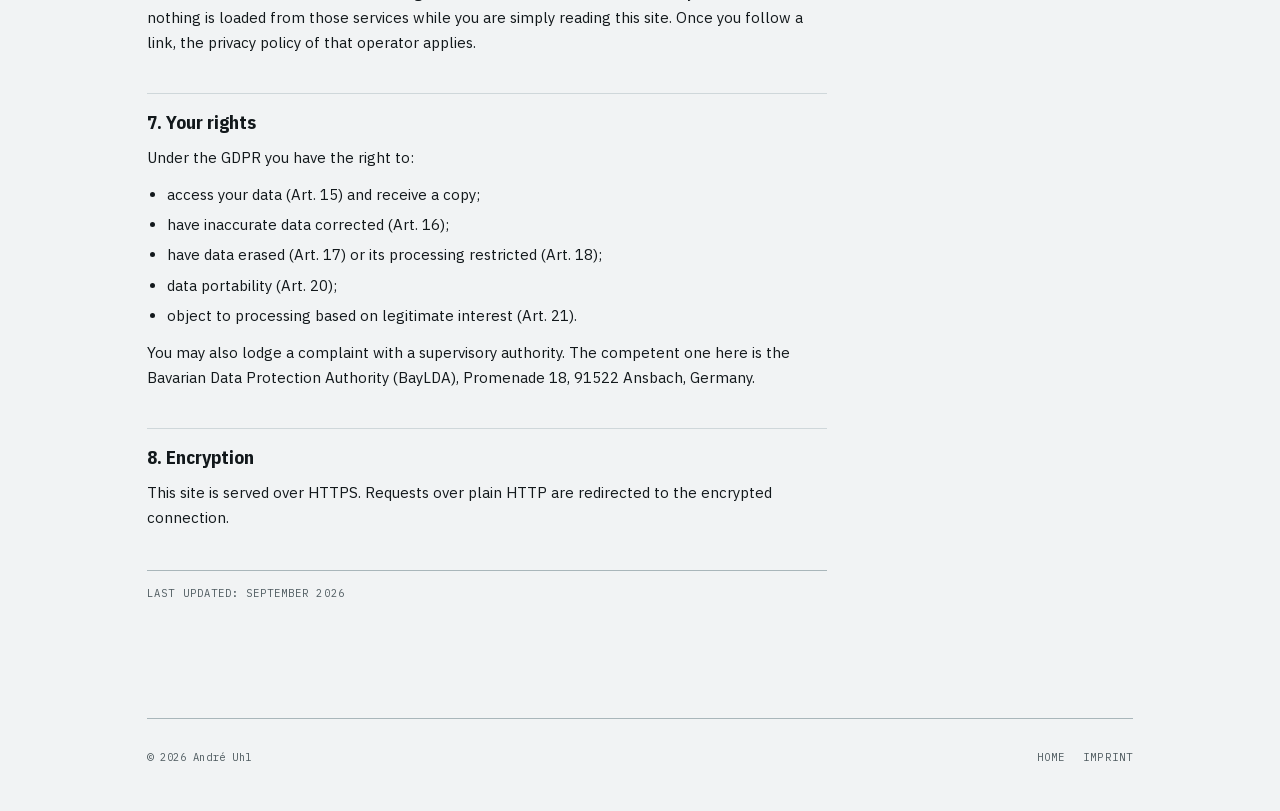
==== commit 48e2fc82: "Fill in the imprint and privacy address Replaces the placeholder boxes in both the English and Germa" ====
--- a/datenschutz.html
+++ b/datenschutz.html
@@ -51,8 +51,8 @@
       <h2>1. Controller</h2>
       <address>
         André Uhl<br>
-        <span class="fill">Street and number</span><br>
-        <span class="fill">Postcode</span> Marktheidenfeld, Germany<br>
+        Mädelhofer Str. 16a<br>
+        97295 Waldbrunn, Germany<br>
         <a href="mailto:mail@andre-uhl.de">mail@andre-uhl.de</a>
       </address>
 
@@ -142,8 +142,8 @@
       <h2>1. Verantwortlicher</h2>
       <address>
         André Uhl<br>
-        <span class="fill">Straße und Hausnummer</span><br>
-        <span class="fill">PLZ</span> Marktheidenfeld, Deutschland<br>
+        Mädelhofer Str. 16a<br>
+        97295 Waldbrunn, Deutschland<br>
         <a href="mailto:mail@andre-uhl.de">mail@andre-uhl.de</a>
       </address>
 
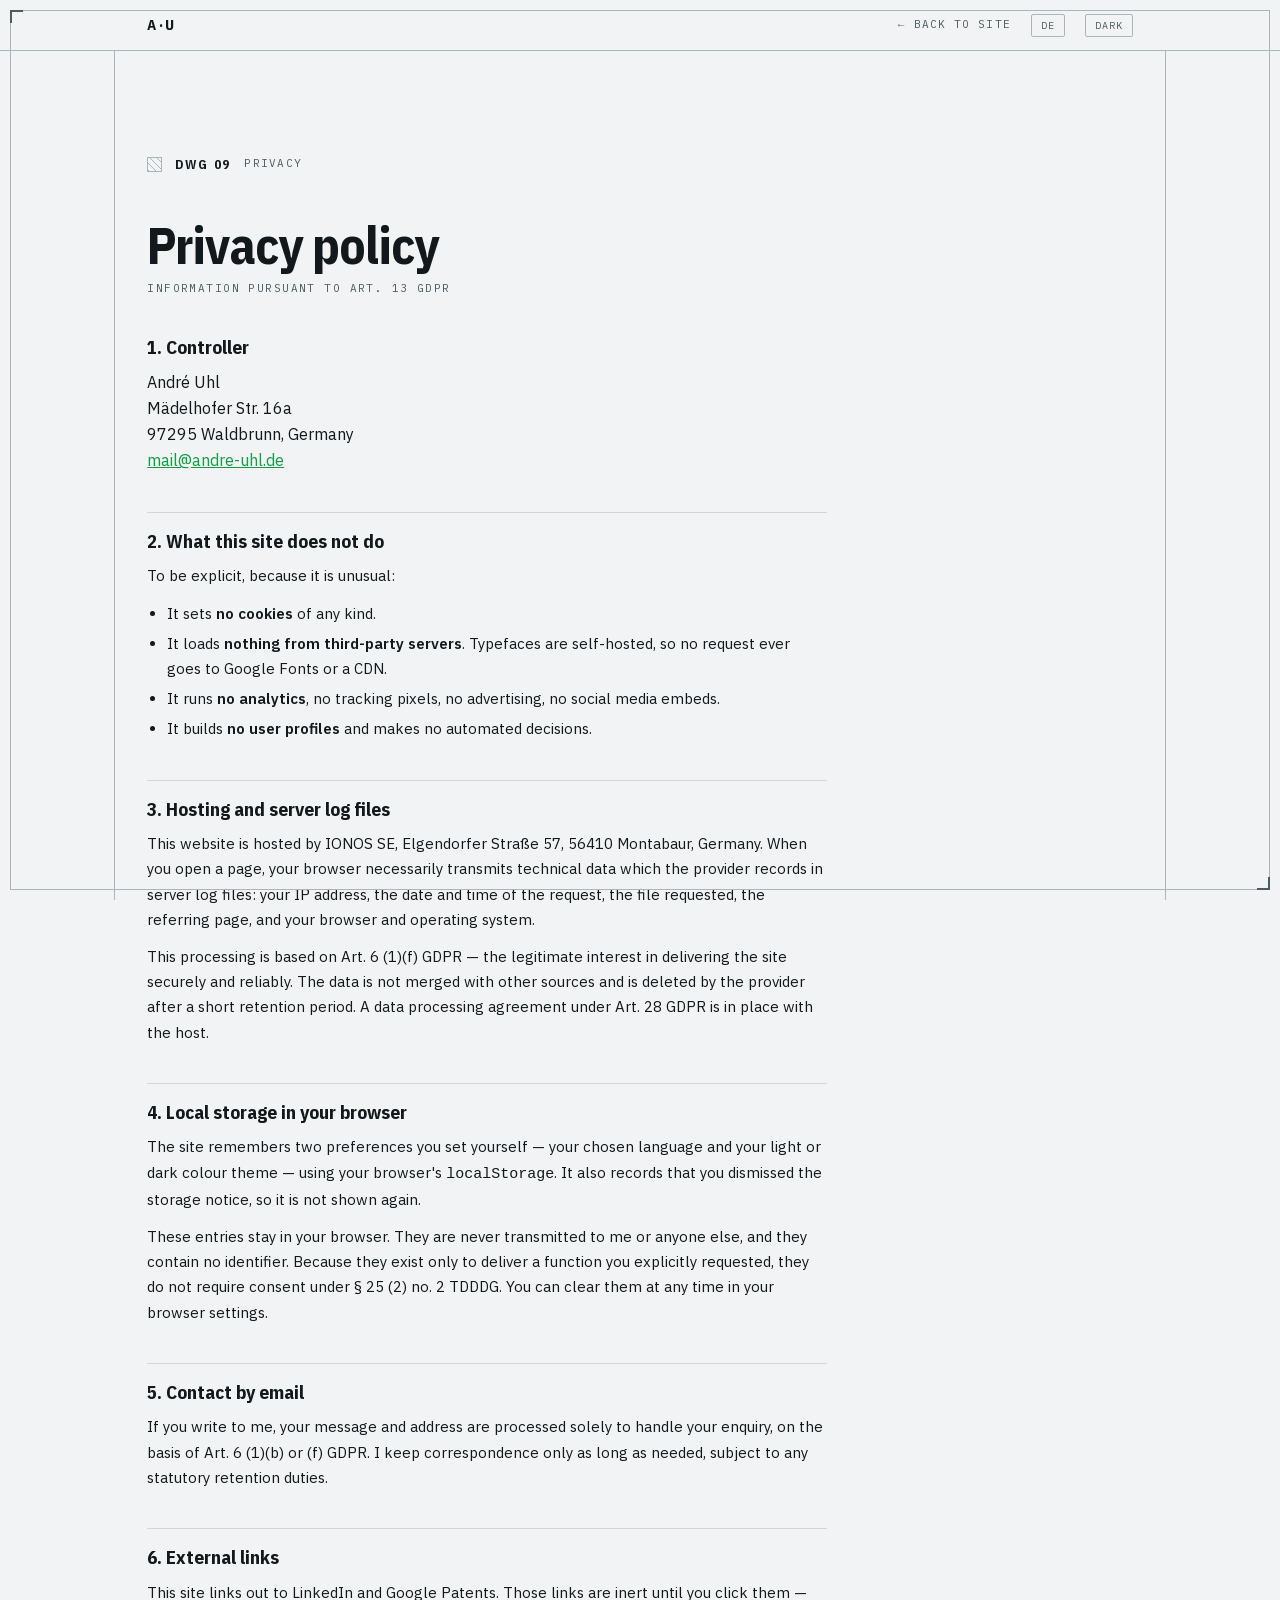
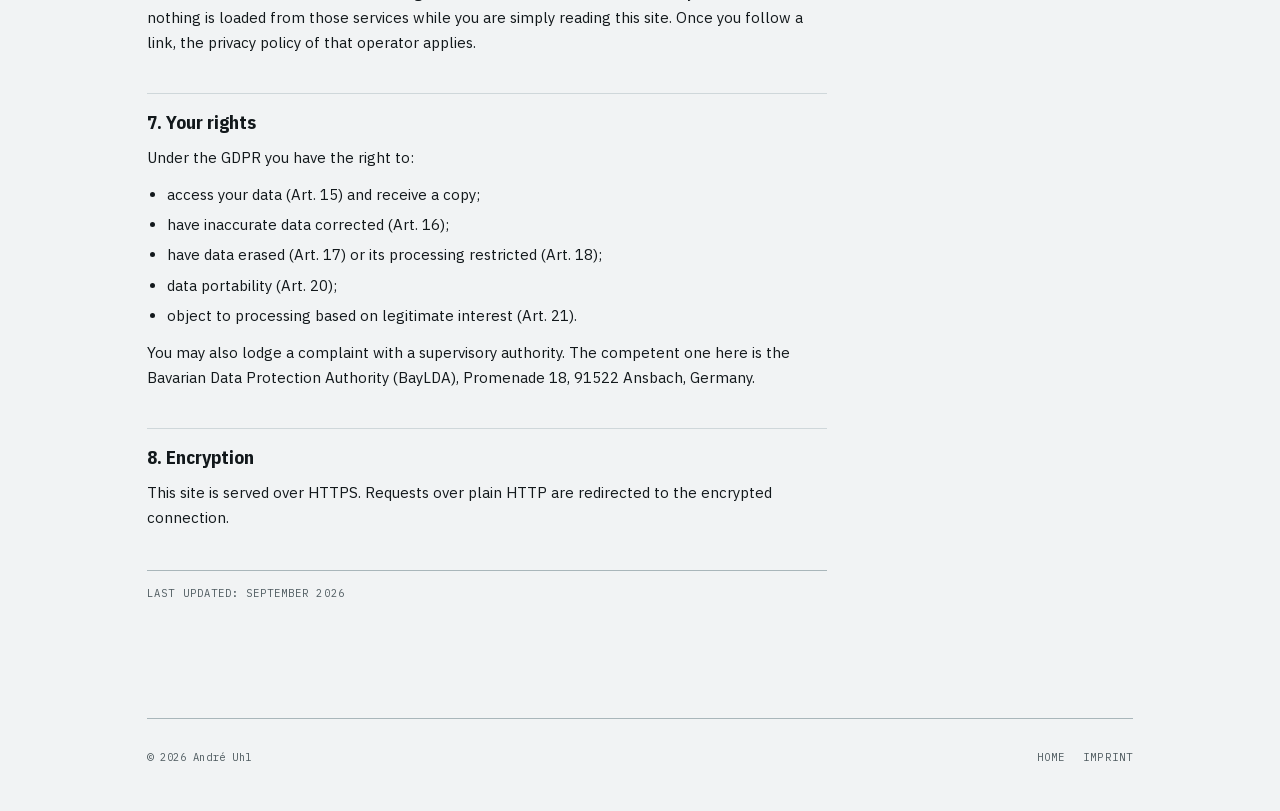
==== commit 8aa4c5a9: "Add Domains sheet with eleven schematics New DWG 03 covering edge AI, physical AI, humanoids, indust" ====
--- a/datenschutz.html
+++ b/datenschutz.html
@@ -38,7 +38,7 @@
 
 <main class="wrap">
   <section>
-    <div class="sheet-no"><em aria-hidden="true"></em><b>DWG 08</b>
+    <div class="sheet-no"><em aria-hidden="true"></em><b>DWG 09</b>
       <i><span data-lang="en">Privacy</span><span data-lang="de" hidden>Datenschutz</span></i>
       <u aria-hidden="true"></u>
     </div>
--- a/style.css
+++ b/style.css
@@ -509,3 +509,33 @@
   text-transform: uppercase; color: var(--ink-soft);
 }
 [data-lang][hidden] { display: none !important; }
+
+/* ---------- domain diagrams ---------------------------------- */
+
+.dgrid {
+  margin-top: 30px; display: grid; gap: 1px;
+  grid-template-columns: repeat(auto-fill, minmax(212px, 1fr));
+  background: var(--line); border: 1px solid var(--line-strong);
+}
+.dcard {
+  background: var(--paper); padding: 18px 18px 17px;
+  display: grid; gap: 11px; align-content: start;
+  transition: background .2s ease;
+}
+.dcard:hover { background: var(--accent-wash); }
+.dcard figure { margin: 0; }
+.dcard svg { display: block; width: 100%; height: auto; overflow: visible; }
+.dcard h3 { font-family: var(--cond); font-weight: 700; font-size: 16.5px; line-height: 1.2; margin: 0; }
+.dcard p {
+  font-family: var(--mono); font-size: 9.5px; letter-spacing: .1em;
+  text-transform: uppercase; color: var(--ink-soft); margin: 0; line-height: 1.5;
+}
+
+/* diagram primitives */
+.d      { fill: none; stroke-linecap: round; stroke-linejoin: round; }
+.ln     { stroke: var(--ink-soft); stroke-width: 1.3; }
+.ac     { stroke: var(--accent); stroke-width: 1.6; }
+.dash   { stroke-dasharray: 3 3.5; }
+.dot    { fill: var(--ink-soft); stroke: none; }
+.dotac  { fill: var(--accent); stroke: none; }
+.wash   { fill: var(--accent-wash); stroke: none; }
